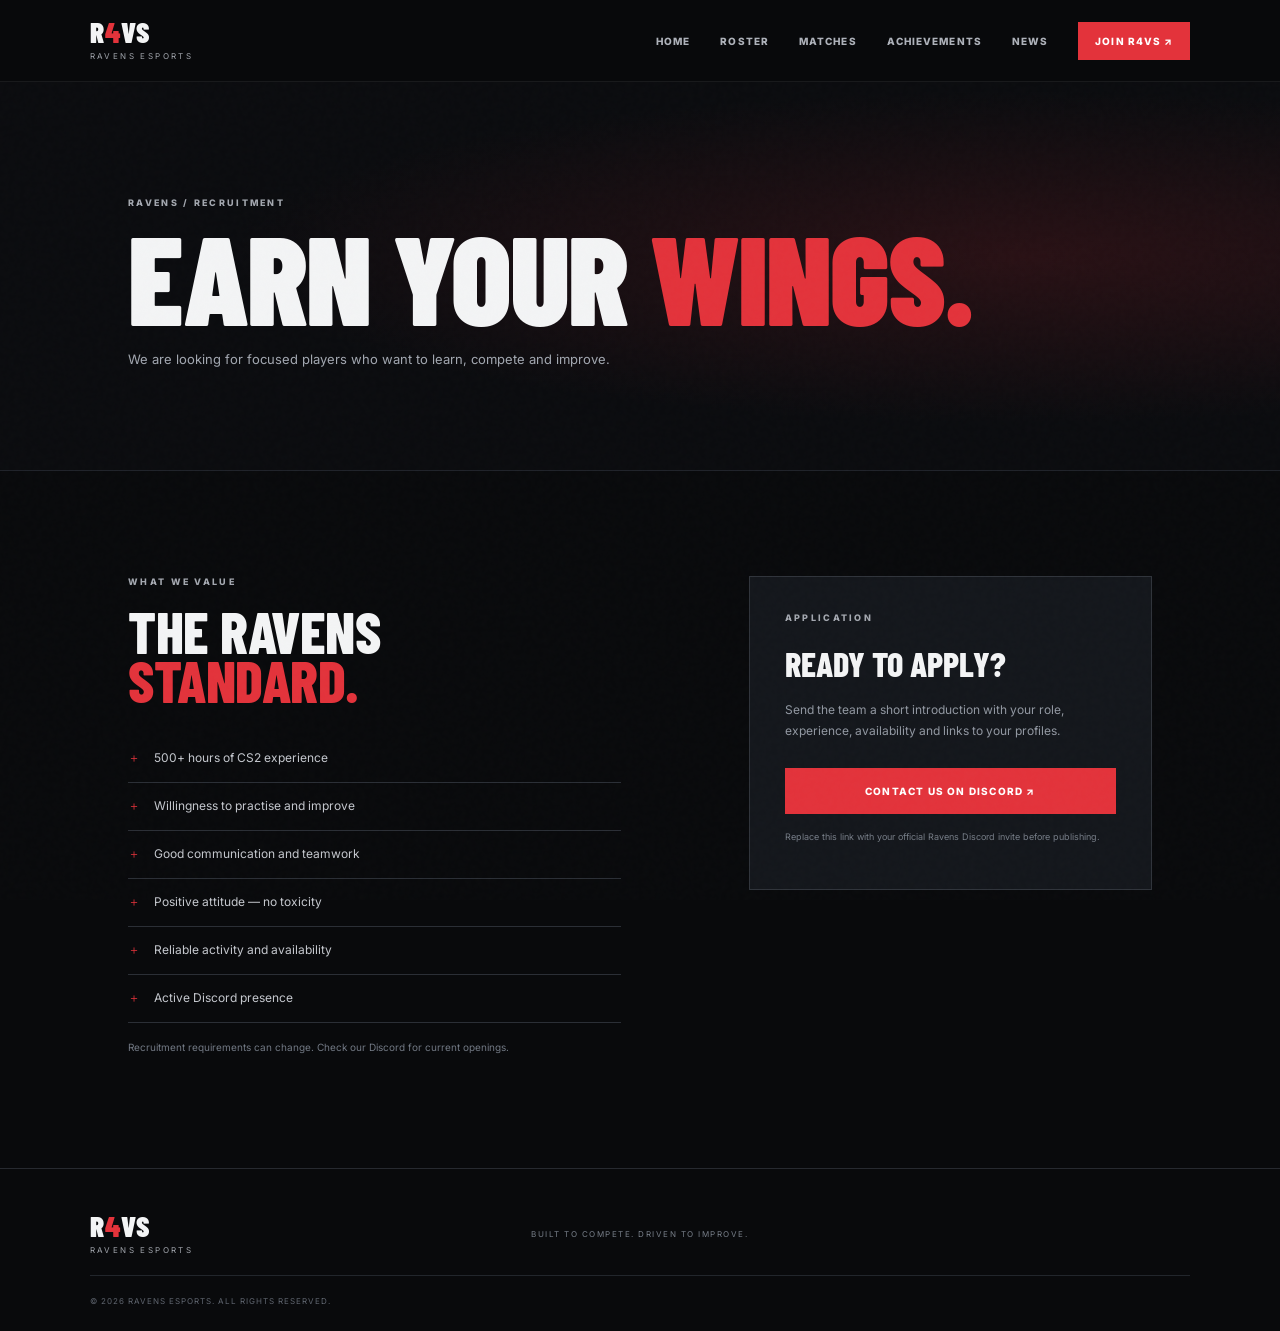
==== join.html @ c472776e "Add files via upload" ====
<!doctype html>
<html lang="en"><head><meta charset="utf-8"><meta name="viewport" content="width=device-width, initial-scale=1"><title>Join Ravens — R4VS</title><link rel="preconnect" href="https://fonts.googleapis.com"><link href="https://fonts.googleapis.com/css2?family=Barlow+Condensed:wght@500;600;700;800;900&family=Inter:wght@400;500;600;700;800&display=swap" rel="stylesheet"><link rel="stylesheet" href="styles.css"></head><body><div class="noise"></div><header class="site-header"><a class="brand" href="index.html"><span class="brand-mark">R<span>4</span>VS</span><span class="brand-sub">RAVENS ESPORTS</span></a><button class="menu-toggle" aria-label="Open navigation" aria-expanded="false">☰</button><nav class="main-nav"><a href="index.html">HOME</a><a href="roster.html">ROSTER</a><a href="matches.html">MATCHES</a><a href="achievements.html">ACHIEVEMENTS</a><a href="news.html">NEWS</a><a class="nav-cta active" href="join.html">JOIN R4VS ↗</a></nav></header><main class="inner-page"><section class="page-hero"><p class="eyebrow">RAVENS / RECRUITMENT</p><h1>EARN YOUR <span>WINGS.</span></h1><p>We are looking for focused players who want to learn, compete and improve.</p></section><section class="section join-layout"><div><p class="eyebrow">WHAT WE VALUE</p><h2>THE RAVENS <span>STANDARD.</span></h2><ul class="criteria"><li>500+ hours of CS2 experience</li><li>Willingness to practise and improve</li><li>Good communication and teamwork</li><li>Positive attitude — no toxicity</li><li>Reliable activity and availability</li><li>Active Discord presence</li></ul><p class="small-note">Recruitment requirements can change. Check our Discord for current openings.</p></div><div class="apply-panel"><p class="eyebrow">APPLICATION</p><h3>READY TO APPLY?</h3><p>Send the team a short introduction with your role, experience, availability and links to your profiles.</p><a class="button button-red full-button" href="https://discord.com/" target="_blank" rel="noreferrer">CONTACT US ON DISCORD ↗</a><p class="form-note">Replace this link with your official Ravens Discord invite before publishing.</p></div></section></main><footer class="site-footer"><a class="brand" href="index.html"><span class="brand-mark">R<span>4</span>VS</span><span class="brand-sub">RAVENS ESPORTS</span></a><p>BUILT TO COMPETE. DRIVEN TO IMPROVE.</p><small>© 2026 RAVENS ESPORTS. ALL RIGHTS RESERVED.</small></footer><script src="script.js"></script></body></html>
---- styles.css ----
:root{--bg:#090a0c;--panel:#111317;--panel2:#171a20;--line:#292d34;--text:#f3f4f5;--muted:#9298a2;--red:#e3333b;--red2:#a91f29;--font-head:'Barlow Condensed',Impact,sans-serif;--font-body:'Inter',Arial,sans-serif}*{box-sizing:border-box}html{scroll-behavior:smooth}body{margin:0;background:var(--bg);color:var(--text);font-family:var(--font-body);font-size:14px;overflow-x:hidden}a{color:inherit;text-decoration:none}.noise{pointer-events:none;position:fixed;inset:0;z-index:10;opacity:.035;background-image:url("data:image/svg+xml,%3Csvg viewBox='0 0 180 180' xmlns='http://www.w3.org/2000/svg'%3E%3Cfilter id='n'%3E%3CfeTurbulence type='fractalNoise' baseFrequency='.9' numOctaves='3' stitchTiles='stitch'/%3E%3C/filter%3E%3Crect width='100%25' height='100%25' filter='url(%23n)' opacity='.5'/%3E%3C/svg%3E")}.site-header{height:82px;padding:0 7vw;display:flex;align-items:center;justify-content:space-between;border-bottom:1px solid rgba(255,255,255,.07);position:relative;z-index:20;background:rgba(9,10,12,.94)}.brand{display:flex;flex-direction:column;gap:0}.brand-mark{font:900 29px/.85 var(--font-head);letter-spacing:1px}.brand-mark span{color:var(--red)}.brand-sub{font-size:8px;letter-spacing:2.4px;color:#a1a5ac;margin-top:6px}.main-nav{display:flex;align-items:center;gap:30px}.main-nav a{font-size:10px;font-weight:800;letter-spacing:1.1px;color:#aeb2ba;transition:.2s}.main-nav a:hover,.main-nav a.active{color:#fff}.main-nav a.active:not(.nav-cta){position:relative}.main-nav a.active:not(.nav-cta):after{content:"";position:absolute;left:0;right:0;bottom:-33px;height:2px;background:var(--red)}.main-nav .nav-cta{color:white;background:var(--red);padding:13px 17px}.nav-cta span{margin-left:10px}.menu-toggle{display:none;background:none;border:0;color:white;font-size:24px}.hero{min-height:660px;height:calc(100vh - 82px);max-height:850px;position:relative;overflow:hidden;display:flex;align-items:center;padding:0 10vw;background:radial-gradient(ellipse at 78% 48%,#291115 0%,#121014 30%,#090a0c 69%)}.hero:after{content:"";position:absolute;inset:0;background:linear-gradient(90deg,rgba(9,10,12,.1),transparent 55%,rgba(9,10,12,.18)),repeating-linear-gradient(115deg,transparent 0 90px,rgba(255,255,255,.018) 91px 92px);pointer-events:none}.hero-content{position:relative;z-index:2;margin-top:-15px}.eyebrow{font-size:9px;letter-spacing:2.3px;font-weight:800;color:#a4a8b0;margin:0 0 20px}.live-dot{display:inline-block;width:6px;height:6px;background:var(--red);border-radius:50%;margin-right:8px;box-shadow:0 0 12px var(--red)}h1,h2,h3,p{margin-top:0}.hero h1,.page-hero h1{font:900 clamp(76px,11vw,150px)/.78 var(--font-head);letter-spacing:-2px;margin:0 0 30px}.hero h1 span,.page-hero h1 span,h2 span{color:var(--red)}.hero-copy{font-size:14px;line-height:1.9;color:#b5b8bf;margin-bottom:30px}.hero-actions{display:flex;gap:12px;flex-wrap:wrap}.button{display:inline-flex;align-items:center;justify-content:center;gap:24px;padding:16px 20px;font-size:10px;letter-spacing:1.2px;font-weight:800;transition:.2s;border:1px solid transparent}.button:hover{transform:translateY(-3px)}.button-red{background:var(--red);color:white}.button-red:hover{background:#f0444d}.button-ghost{border-color:#464950;color:white;background:rgba(255,255,255,.02)}.button-ghost:hover{border-color:var(--red)}.hero-meta{display:flex;align-items:center;gap:14px;color:#777d86;font-size:8px;letter-spacing:1.7px;margin-top:52px}.hero-meta i{width:24px;height:1px;background:var(--red)}.hero-art{position:absolute;right:5%;top:50%;transform:translateY(-50%);width:min(52vw,690px);height:550px;display:grid;place-items:center;opacity:.9}.raven-symbol{font:900 clamp(90px,17vw,240px)/1 var(--font-head);letter-spacing:-10px;color:rgba(255,255,255,.045);-webkit-text-stroke:1px rgba(255,255,255,.23);transform:skew(-9deg);text-shadow:0 0 80px rgba(227,51,59,.13)}.raven-symbol span{color:rgba(227,51,59,.13);-webkit-text-stroke:1px rgba(227,51,59,.65)}.hero-orbit{position:absolute;border:1px solid rgba(227,51,59,.23);border-radius:50%;transform:rotate(-28deg)}.orbit-one{width:76%;height:40%}.orbit-two{width:90%;height:55%;transform:rotate(35deg);border-color:rgba(255,255,255,.08)}.hero-slash{position:absolute;width:2px;height:115%;background:linear-gradient(transparent,var(--red),transparent);transform:rotate(35deg);opacity:.7}.vertical-label{position:absolute;right:0;top:50%;writing-mode:vertical-rl;font-size:8px;letter-spacing:3px;color:#7b5960}.hero-lines{position:absolute;left:0;top:0;bottom:0;width:5px;background:linear-gradient(transparent,var(--red),transparent);opacity:.65}.hero-bottom{position:absolute;z-index:3;bottom:25px;left:7vw;right:7vw;display:flex;justify-content:space-between;color:#656b74;font-size:8px;letter-spacing:1.5px}.ticker{overflow:hidden;background:var(--red);padding:13px 0;white-space:nowrap}.ticker div{font:800 14px var(--font-head);letter-spacing:2px;word-spacing:15px;animation:marquee 24s linear infinite}.ticker b{color:#650e16;margin:0 15px}@keyframes marquee{to{transform:translateX(-25%)}}.section{padding:105px 10vw}.intro-grid{display:grid;grid-template-columns:1fr 1fr;gap:9vw;align-items:center}.section h2,.bottom-grid h2,.join-layout h2{font:800 clamp(48px,6vw,78px)/.85 var(--font-head);letter-spacing:-.5px;margin:0}.intro-text{max-width:510px}.lead{font-size:20px;line-height:1.55;font-weight:600;color:#f2f2f3}.intro-text p:not(.lead){color:var(--muted);line-height:1.9}.text-link{display:inline-block;margin-top:18px;font-size:9px;letter-spacing:1.5px;font-weight:800;border-bottom:1px solid var(--red);padding-bottom:9px}.text-link span{color:var(--red);margin-left:14px}.roster-preview{background:#0d0f12;border-top:1px solid #191c21;border-bottom:1px solid #191c21}.section-heading{display:flex;align-items:end;justify-content:space-between;margin-bottom:36px}.section-heading .eyebrow{margin-bottom:15px}.player-grid{display:grid;grid-template-columns:repeat(3,1fr);gap:15px}.player-card{position:relative;min-height:350px;overflow:hidden;background:linear-gradient(150deg,#20232a,#101216 70%);border:1px solid #2b2e35;transition:.25s}.player-card:hover{transform:translateY(-5px);border-color:var(--red)}.player-card:after{content:"";position:absolute;inset:0;background:linear-gradient(0deg,rgba(5,6,8,.97),transparent 65%)}.player-number{position:absolute;z-index:2;top:18px;left:20px;color:#777e88;font:700 16px var(--font-head)}.player-placeholder{position:absolute;inset:0;display:grid;place-items:center;font:900 220px/.8 var(--font-head);color:rgba(255,255,255,.045);-webkit-text-stroke:1px rgba(255,255,255,.12)}.player-info{position:absolute;z-index:3;left:24px;bottom:24px}.role{font-size:8px;letter-spacing:1.7px;font-weight:800;color:var(--red)}.player-info h3{font:800 38px/.95 var(--font-head);margin:9px 0 5px}.player-handle{font-size:10px;color:#8e949e}.small-note{font-size:10px;color:#727984;margin-top:18px}.statement{min-height:360px;background:linear-gradient(105deg,#8e1b25,#d32c37 60%,#9d1c27);position:relative;display:flex;flex-direction:column;justify-content:center;align-items:center;text-align:center;overflow:hidden}.statement:before,.statement:after{content:"";position:absolute;width:700px;height:700px;border:1px solid rgba(255,255,255,.14);border-radius:50%}.statement:after{width:900px;height:450px;transform:rotate(-25deg)}.statement-mark{position:absolute;font:900 210px var(--font-head);color:rgba(0,0,0,.09);letter-spacing:-12px}.statement p{position:relative;font:900 clamp(40px,6vw,76px)/.88 var(--font-head);letter-spacing:1px;margin:0}.statement p span{color:#300a0e}.statement-caption{position:relative;font-size:8px;letter-spacing:2px;margin-top:25px;color:rgba(255,255,255,.7)}.bottom-grid{display:grid;grid-template-columns:1fr 1fr;gap:16px}.next-card,.join-card{padding:42px;background:#111419;border:1px solid #292d34;min-height:330px}.join-card{background:linear-gradient(140deg,#1b1013,#111419 70%)}.bottom-grid h2{font-size:55px;margin-bottom:20px}.bottom-grid p:not(.eyebrow){color:var(--muted);font-size:12px;line-height:1.8;max-width:360px;margin-bottom:25px}.site-footer{padding:45px 7vw 25px;border-top:1px solid #272a30;display:grid;grid-template-columns:1fr 1fr 1fr;align-items:center;gap:20px}.site-footer>p{font-size:8px;letter-spacing:1.5px;color:#777e88;text-align:center;margin:0}.footer-links{display:flex;justify-content:flex-end;gap:18px}.footer-links a{font-size:8px;font-weight:800;letter-spacing:1px}.site-footer small{grid-column:1/-1;border-top:1px solid #22262c;padding-top:20px;color:#606670;font-size:8px;letter-spacing:1px}.inner-page{min-height:70vh}.page-hero{padding:115px 10vw 90px;background:radial-gradient(ellipse at 80% 45%,#291115,transparent 55%),#0b0c0f;border-bottom:1px solid #20232a}.page-hero h1{font-size:clamp(65px,10vw,125px);margin-bottom:25px}.page-hero>p:last-child{color:#a3a8b1;font-size:13px}.roster-grid .player-card{min-height:430px}.status-label{font-size:9px;letter-spacing:1.5px;color:#aab0b9}.reserve-section{padding-top:20px}.reserve-section h2{margin-bottom:28px}.reserve-list{border-top:1px solid #30343b}.reserve-list div{padding:20px 0;border-bottom:1px solid #30343b;display:flex;justify-content:space-between;align-items:center}.reserve-list b{font:700 24px var(--font-head)}.reserve-list span{font-size:8px;letter-spacing:1.5px;color:#818792}.empty-state{text-align:center;padding:75px 20px;border:1px solid #2a2e35;background:linear-gradient(140deg,#14171c,#0e1013)}.empty-icon{font:700 45px var(--font-head);color:var(--red);margin-bottom:15px}.empty-state h3{font:800 29px var(--font-head);margin-bottom:10px}.empty-state p{font-size:12px;color:var(--muted)}.past-heading{margin-top:75px}.empty-row{display:flex;justify-content:space-between;border-top:1px solid #30343b;border-bottom:1px solid #30343b;padding:20px 0;color:#9298a2;font-size:9px;letter-spacing:1.4px}.achievement-grid{display:grid;grid-template-columns:repeat(3,1fr);gap:15px}.achievement-card{min-height:260px;padding:26px;background:#14171c;border:1px solid #2b2f37;position:relative}.achievement-year{font:700 12px var(--font-head);color:var(--red);letter-spacing:1px}.trophy{font-size:42px;color:#e7e7e7;margin:35px 0 20px}.achievement-card h3{font:800 26px var(--font-head);margin-bottom:8px}.achievement-card p{color:var(--muted);font-size:11px;line-height:1.7}.achievement-card.muted{opacity:.65}.news-feature{display:grid;grid-template-columns:1.1fr 1fr;background:#14171c;border:1px solid #2b2f37;min-height:360px}.news-feature-art{background:radial-gradient(circle at 50% 50%,#542027,#141116 65%);display:grid;place-items:center;position:relative;overflow:hidden}.news-feature-art:before{content:"";position:absolute;width:340px;height:340px;border:1px solid #76323a;border-radius:50%}.news-feature-art span{font:900 100px var(--font-head);letter-spacing:-6px;color:rgba(255,255,255,.8);-webkit-text-stroke:1px #fff}.news-feature-art small{position:absolute;bottom:20px;left:25px;font-size:8px;letter-spacing:2px;color:#aaa}.news-feature-copy{padding:45px;align-self:center}.news-feature-copy h2{font:900 58px/.85 var(--font-head);margin-bottom:20px}.news-feature-copy p:not(.eyebrow){font-size:12px;line-height:1.8;color:var(--muted)}.news-feature+.empty-row{margin-top:35px}.join-layout{display:grid;grid-template-columns:1.1fr .9fr;gap:10vw}.join-layout h2{font-size:58px;margin-bottom:30px}.criteria{list-style:none;padding:0;margin:0}.criteria li{padding:15px 0;border-bottom:1px solid #2b2f36;color:#c5c8ce;font-size:12px}.criteria li:before{content:"＋";color:var(--red);margin-right:14px}.apply-panel{padding:35px;background:#14171c;border:1px solid #30343b;align-self:start}.apply-panel h3{font:800 34px var(--font-head);margin-bottom:15px}.apply-panel p:not(.eyebrow){font-size:12px;line-height:1.8;color:var(--muted)}.full-button{width:100%;margin-top:14px}.form-note{font-size:9px!important;color:#767d87!important;margin-top:15px}
@media(max-width:900px){.site-header{padding:0 5vw}.main-nav{gap:15px}.main-nav a{font-size:8px}.hero{padding:0 7vw}.hero-art{right:-12%;opacity:.55}.section{padding:80px 7vw}.intro-grid{gap:5vw}.site-footer{padding-left:5vw;padding-right:5vw}}
@media(max-width:680px){.site-header{height:70px}.menu-toggle{display:block}.main-nav{display:none;position:absolute;top:69px;left:0;right:0;background:#0c0e11;padding:22px 7vw 28px;border-bottom:1px solid #30343b;flex-direction:column;align-items:stretch;gap:0}.main-nav.open{display:flex}.main-nav a{padding:14px 0;font-size:10px}.main-nav a.active:not(.nav-cta):after{display:none}.main-nav .nav-cta{text-align:center;margin-top:10px}.hero{height:680px;min-height:0;max-height:none;align-items:center}.hero h1{font-size:90px}.hero-art{width:100%;right:-30%;opacity:.3}.hero-bottom{left:7vw;right:7vw;font-size:7px}.hero-bottom span:nth-child(2){display:none}.intro-grid,.bottom-grid,.join-layout,.news-feature{grid-template-columns:1fr}.intro-grid{gap:30px}.section{padding:70px 7vw}.section-heading{align-items:start;gap:20px;flex-direction:column}.player-grid,.achievement-grid{grid-template-columns:1fr}.player-card{min-height:340px}.statement{min-height:280px}.statement-mark{font-size:130px}.bottom-grid h2{font-size:50px}.site-footer{grid-template-columns:1fr;gap:18px}.site-footer>p{text-align:left}.footer-links{justify-content:flex-start}.site-footer small{grid-column:auto}.page-hero{padding:85px 7vw 65px}.page-hero h1{font-size:70px}.roster-grid .player-card{min-height:370px}.news-feature-art{min-height:240px}.news-feature-copy{padding:30px}.empty-row{gap:15px;font-size:8px}.join-layout h2{font-size:48px}}
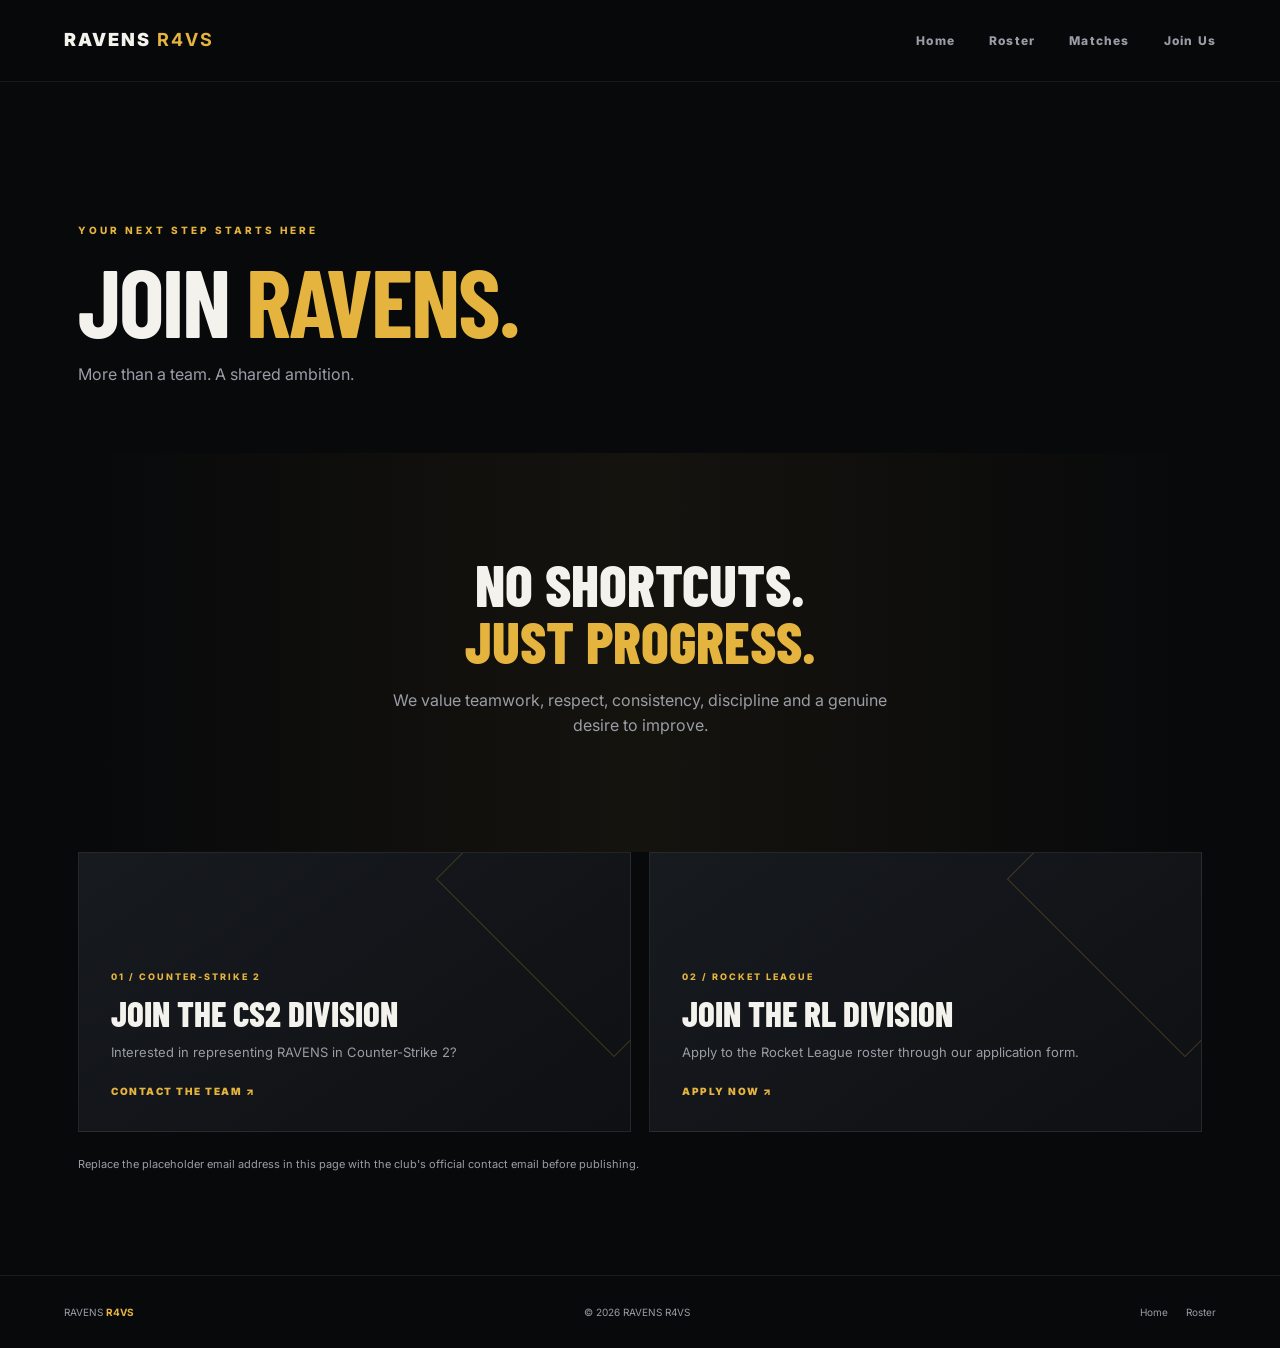
==== commit 8ac7d483: "Add files via upload" ====
--- a/join.html
+++ b/join.html
@@ -1,2 +1,2 @@
-<!doctype html>
-<html lang="en"><head><meta charset="utf-8"><meta name="viewport" content="width=device-width, initial-scale=1"><title>Join Ravens — R4VS</title><link rel="preconnect" href="https://fonts.googleapis.com"><link href="https://fonts.googleapis.com/css2?family=Barlow+Condensed:wght@500;600;700;800;900&family=Inter:wght@400;500;600;700;800&display=swap" rel="stylesheet"><link rel="stylesheet" href="styles.css"></head><body><div class="noise"></div><header class="site-header"><a class="brand" href="index.html"><span class="brand-mark">R<span>4</span>VS</span><span class="brand-sub">RAVENS ESPORTS</span></a><button class="menu-toggle" aria-label="Open navigation" aria-expanded="false">☰</button><nav class="main-nav"><a href="index.html">HOME</a><a href="roster.html">ROSTER</a><a href="matches.html">MATCHES</a><a href="achievements.html">ACHIEVEMENTS</a><a href="news.html">NEWS</a><a class="nav-cta active" href="join.html">JOIN R4VS ↗</a></nav></header><main class="inner-page"><section class="page-hero"><p class="eyebrow">RAVENS / RECRUITMENT</p><h1>EARN YOUR <span>WINGS.</span></h1><p>We are looking for focused players who want to learn, compete and improve.</p></section><section class="section join-layout"><div><p class="eyebrow">WHAT WE VALUE</p><h2>THE RAVENS <span>STANDARD.</span></h2><ul class="criteria"><li>500+ hours of CS2 experience</li><li>Willingness to practise and improve</li><li>Good communication and teamwork</li><li>Positive attitude — no toxicity</li><li>Reliable activity and availability</li><li>Active Discord presence</li></ul><p class="small-note">Recruitment requirements can change. Check our Discord for current openings.</p></div><div class="apply-panel"><p class="eyebrow">APPLICATION</p><h3>READY TO APPLY?</h3><p>Send the team a short introduction with your role, experience, availability and links to your profiles.</p><a class="button button-red full-button" href="https://discord.com/" target="_blank" rel="noreferrer">CONTACT US ON DISCORD ↗</a><p class="form-note">Replace this link with your official Ravens Discord invite before publishing.</p></div></section></main><footer class="site-footer"><a class="brand" href="index.html"><span class="brand-mark">R<span>4</span>VS</span><span class="brand-sub">RAVENS ESPORTS</span></a><p>BUILT TO COMPETE. DRIVEN TO IMPROVE.</p><small>© 2026 RAVENS ESPORTS. ALL RIGHTS RESERVED.</small></footer><script src="script.js"></script></body></html>
+<!doctype html><html lang="en"><head><meta charset="utf-8"><meta name="viewport" content="width=device-width,initial-scale=1"><title>Join RAVENS | R4VS</title><link rel="stylesheet" href="styles.css"></head><body><header class="site-header"><a class="brand" href="index.html"><img src="assets/ravens-logo.png" alt="" onerror="this.style.display='none'"><span>RAVENS <b>R4VS</b></span></a><button class="menu-toggle" aria-label="Toggle navigation">☰</button><nav class="nav"><a href="index.html">Home</a><a href="roster.html">Roster</a><a href="matches.html">Matches</a><a href="join.html">Join Us</a></nav></header>
+<main class="page"><div class="page-intro reveal"><p class="eyebrow">YOUR NEXT STEP STARTS HERE</p><h1>JOIN <span>RAVENS.</span></h1><p>More than a team. A shared ambition.</p></div><section class="statement join-statement reveal"><h2>NO SHORTCUTS.<br><span>JUST PROGRESS.</span></h2><p>We value teamwork, respect, consistency, discipline and a genuine desire to improve.</p></section><div class="division-grid reveal"><a class="division-card cs-card" href="mailto:YOUR-EMAIL@example.com?subject=RAVENS%20CS2%20Application"><span class="division-number">01 / COUNTER-STRIKE 2</span><h2>JOIN THE CS2 DIVISION</h2><p>Interested in representing RAVENS in Counter-Strike 2?</p><span class="card-link">CONTACT THE TEAM ↗</span></a><a class="division-card rl-card" href="rocket-league.html#application"><span class="division-number">02 / ROCKET LEAGUE</span><h2>JOIN THE RL DIVISION</h2><p>Apply to the Rocket League roster through our application form.</p><span class="card-link">APPLY NOW ↗</span></a></div><p class="note">Replace the placeholder email address in this page with the club's official contact email before publishing.</p></main><footer class="footer"><span>RAVENS <b>R4VS</b></span><span>© 2026 RAVENS R4VS</span><div><a href="index.html">Home</a><a href="roster.html">Roster</a></div></footer><script src="script.js"></script></body></html>
--- a/styles.css
+++ b/styles.css
@@ -1,3 +1,8 @@
-:root{--bg:#090a0c;--panel:#111317;--panel2:#171a20;--line:#292d34;--text:#f3f4f5;--muted:#9298a2;--red:#e3333b;--red2:#a91f29;--font-head:'Barlow Condensed',Impact,sans-serif;--font-body:'Inter',Arial,sans-serif}*{box-sizing:border-box}html{scroll-behavior:smooth}body{margin:0;background:var(--bg);color:var(--text);font-family:var(--font-body);font-size:14px;overflow-x:hidden}a{color:inherit;text-decoration:none}.noise{pointer-events:none;position:fixed;inset:0;z-index:10;opacity:.035;background-image:url("data:image/svg+xml,%3Csvg viewBox='0 0 180 180' xmlns='http://www.w3.org/2000/svg'%3E%3Cfilter id='n'%3E%3CfeTurbulence type='fractalNoise' baseFrequency='.9' numOctaves='3' stitchTiles='stitch'/%3E%3C/filter%3E%3Crect width='100%25' height='100%25' filter='url(%23n)' opacity='.5'/%3E%3C/svg%3E")}.site-header{height:82px;padding:0 7vw;display:flex;align-items:center;justify-content:space-between;border-bottom:1px solid rgba(255,255,255,.07);position:relative;z-index:20;background:rgba(9,10,12,.94)}.brand{display:flex;flex-direction:column;gap:0}.brand-mark{font:900 29px/.85 var(--font-head);letter-spacing:1px}.brand-mark span{color:var(--red)}.brand-sub{font-size:8px;letter-spacing:2.4px;color:#a1a5ac;margin-top:6px}.main-nav{display:flex;align-items:center;gap:30px}.main-nav a{font-size:10px;font-weight:800;letter-spacing:1.1px;color:#aeb2ba;transition:.2s}.main-nav a:hover,.main-nav a.active{color:#fff}.main-nav a.active:not(.nav-cta){position:relative}.main-nav a.active:not(.nav-cta):after{content:"";position:absolute;left:0;right:0;bottom:-33px;height:2px;background:var(--red)}.main-nav .nav-cta{color:white;background:var(--red);padding:13px 17px}.nav-cta span{margin-left:10px}.menu-toggle{display:none;background:none;border:0;color:white;font-size:24px}.hero{min-height:660px;height:calc(100vh - 82px);max-height:850px;position:relative;overflow:hidden;display:flex;align-items:center;padding:0 10vw;background:radial-gradient(ellipse at 78% 48%,#291115 0%,#121014 30%,#090a0c 69%)}.hero:after{content:"";position:absolute;inset:0;background:linear-gradient(90deg,rgba(9,10,12,.1),transparent 55%,rgba(9,10,12,.18)),repeating-linear-gradient(115deg,transparent 0 90px,rgba(255,255,255,.018) 91px 92px);pointer-events:none}.hero-content{position:relative;z-index:2;margin-top:-15px}.eyebrow{font-size:9px;letter-spacing:2.3px;font-weight:800;color:#a4a8b0;margin:0 0 20px}.live-dot{display:inline-block;width:6px;height:6px;background:var(--red);border-radius:50%;margin-right:8px;box-shadow:0 0 12px var(--red)}h1,h2,h3,p{margin-top:0}.hero h1,.page-hero h1{font:900 clamp(76px,11vw,150px)/.78 var(--font-head);letter-spacing:-2px;margin:0 0 30px}.hero h1 span,.page-hero h1 span,h2 span{color:var(--red)}.hero-copy{font-size:14px;line-height:1.9;color:#b5b8bf;margin-bottom:30px}.hero-actions{display:flex;gap:12px;flex-wrap:wrap}.button{display:inline-flex;align-items:center;justify-content:center;gap:24px;padding:16px 20px;font-size:10px;letter-spacing:1.2px;font-weight:800;transition:.2s;border:1px solid transparent}.button:hover{transform:translateY(-3px)}.button-red{background:var(--red);color:white}.button-red:hover{background:#f0444d}.button-ghost{border-color:#464950;color:white;background:rgba(255,255,255,.02)}.button-ghost:hover{border-color:var(--red)}.hero-meta{display:flex;align-items:center;gap:14px;color:#777d86;font-size:8px;letter-spacing:1.7px;margin-top:52px}.hero-meta i{width:24px;height:1px;background:var(--red)}.hero-art{position:absolute;right:5%;top:50%;transform:translateY(-50%);width:min(52vw,690px);height:550px;display:grid;place-items:center;opacity:.9}.raven-symbol{font:900 clamp(90px,17vw,240px)/1 var(--font-head);letter-spacing:-10px;color:rgba(255,255,255,.045);-webkit-text-stroke:1px rgba(255,255,255,.23);transform:skew(-9deg);text-shadow:0 0 80px rgba(227,51,59,.13)}.raven-symbol span{color:rgba(227,51,59,.13);-webkit-text-stroke:1px rgba(227,51,59,.65)}.hero-orbit{position:absolute;border:1px solid rgba(227,51,59,.23);border-radius:50%;transform:rotate(-28deg)}.orbit-one{width:76%;height:40%}.orbit-two{width:90%;height:55%;transform:rotate(35deg);border-color:rgba(255,255,255,.08)}.hero-slash{position:absolute;width:2px;height:115%;background:linear-gradient(transparent,var(--red),transparent);transform:rotate(35deg);opacity:.7}.vertical-label{position:absolute;right:0;top:50%;writing-mode:vertical-rl;font-size:8px;letter-spacing:3px;color:#7b5960}.hero-lines{position:absolute;left:0;top:0;bottom:0;width:5px;background:linear-gradient(transparent,var(--red),transparent);opacity:.65}.hero-bottom{position:absolute;z-index:3;bottom:25px;left:7vw;right:7vw;display:flex;justify-content:space-between;color:#656b74;font-size:8px;letter-spacing:1.5px}.ticker{overflow:hidden;background:var(--red);padding:13px 0;white-space:nowrap}.ticker div{font:800 14px var(--font-head);letter-spacing:2px;word-spacing:15px;animation:marquee 24s linear infinite}.ticker b{color:#650e16;margin:0 15px}@keyframes marquee{to{transform:translateX(-25%)}}.section{padding:105px 10vw}.intro-grid{display:grid;grid-template-columns:1fr 1fr;gap:9vw;align-items:center}.section h2,.bottom-grid h2,.join-layout h2{font:800 clamp(48px,6vw,78px)/.85 var(--font-head);letter-spacing:-.5px;margin:0}.intro-text{max-width:510px}.lead{font-size:20px;line-height:1.55;font-weight:600;color:#f2f2f3}.intro-text p:not(.lead){color:var(--muted);line-height:1.9}.text-link{display:inline-block;margin-top:18px;font-size:9px;letter-spacing:1.5px;font-weight:800;border-bottom:1px solid var(--red);padding-bottom:9px}.text-link span{color:var(--red);margin-left:14px}.roster-preview{background:#0d0f12;border-top:1px solid #191c21;border-bottom:1px solid #191c21}.section-heading{display:flex;align-items:end;justify-content:space-between;margin-bottom:36px}.section-heading .eyebrow{margin-bottom:15px}.player-grid{display:grid;grid-template-columns:repeat(3,1fr);gap:15px}.player-card{position:relative;min-height:350px;overflow:hidden;background:linear-gradient(150deg,#20232a,#101216 70%);border:1px solid #2b2e35;transition:.25s}.player-card:hover{transform:translateY(-5px);border-color:var(--red)}.player-card:after{content:"";position:absolute;inset:0;background:linear-gradient(0deg,rgba(5,6,8,.97),transparent 65%)}.player-number{position:absolute;z-index:2;top:18px;left:20px;color:#777e88;font:700 16px var(--font-head)}.player-placeholder{position:absolute;inset:0;display:grid;place-items:center;font:900 220px/.8 var(--font-head);color:rgba(255,255,255,.045);-webkit-text-stroke:1px rgba(255,255,255,.12)}.player-info{position:absolute;z-index:3;left:24px;bottom:24px}.role{font-size:8px;letter-spacing:1.7px;font-weight:800;color:var(--red)}.player-info h3{font:800 38px/.95 var(--font-head);margin:9px 0 5px}.player-handle{font-size:10px;color:#8e949e}.small-note{font-size:10px;color:#727984;margin-top:18px}.statement{min-height:360px;background:linear-gradient(105deg,#8e1b25,#d32c37 60%,#9d1c27);position:relative;display:flex;flex-direction:column;justify-content:center;align-items:center;text-align:center;overflow:hidden}.statement:before,.statement:after{content:"";position:absolute;width:700px;height:700px;border:1px solid rgba(255,255,255,.14);border-radius:50%}.statement:after{width:900px;height:450px;transform:rotate(-25deg)}.statement-mark{position:absolute;font:900 210px var(--font-head);color:rgba(0,0,0,.09);letter-spacing:-12px}.statement p{position:relative;font:900 clamp(40px,6vw,76px)/.88 var(--font-head);letter-spacing:1px;margin:0}.statement p span{color:#300a0e}.statement-caption{position:relative;font-size:8px;letter-spacing:2px;margin-top:25px;color:rgba(255,255,255,.7)}.bottom-grid{display:grid;grid-template-columns:1fr 1fr;gap:16px}.next-card,.join-card{padding:42px;background:#111419;border:1px solid #292d34;min-height:330px}.join-card{background:linear-gradient(140deg,#1b1013,#111419 70%)}.bottom-grid h2{font-size:55px;margin-bottom:20px}.bottom-grid p:not(.eyebrow){color:var(--muted);font-size:12px;line-height:1.8;max-width:360px;margin-bottom:25px}.site-footer{padding:45px 7vw 25px;border-top:1px solid #272a30;display:grid;grid-template-columns:1fr 1fr 1fr;align-items:center;gap:20px}.site-footer>p{font-size:8px;letter-spacing:1.5px;color:#777e88;text-align:center;margin:0}.footer-links{display:flex;justify-content:flex-end;gap:18px}.footer-links a{font-size:8px;font-weight:800;letter-spacing:1px}.site-footer small{grid-column:1/-1;border-top:1px solid #22262c;padding-top:20px;color:#606670;font-size:8px;letter-spacing:1px}.inner-page{min-height:70vh}.page-hero{padding:115px 10vw 90px;background:radial-gradient(ellipse at 80% 45%,#291115,transparent 55%),#0b0c0f;border-bottom:1px solid #20232a}.page-hero h1{font-size:clamp(65px,10vw,125px);margin-bottom:25px}.page-hero>p:last-child{color:#a3a8b1;font-size:13px}.roster-grid .player-card{min-height:430px}.status-label{font-size:9px;letter-spacing:1.5px;color:#aab0b9}.reserve-section{padding-top:20px}.reserve-section h2{margin-bottom:28px}.reserve-list{border-top:1px solid #30343b}.reserve-list div{padding:20px 0;border-bottom:1px solid #30343b;display:flex;justify-content:space-between;align-items:center}.reserve-list b{font:700 24px var(--font-head)}.reserve-list span{font-size:8px;letter-spacing:1.5px;color:#818792}.empty-state{text-align:center;padding:75px 20px;border:1px solid #2a2e35;background:linear-gradient(140deg,#14171c,#0e1013)}.empty-icon{font:700 45px var(--font-head);color:var(--red);margin-bottom:15px}.empty-state h3{font:800 29px var(--font-head);margin-bottom:10px}.empty-state p{font-size:12px;color:var(--muted)}.past-heading{margin-top:75px}.empty-row{display:flex;justify-content:space-between;border-top:1px solid #30343b;border-bottom:1px solid #30343b;padding:20px 0;color:#9298a2;font-size:9px;letter-spacing:1.4px}.achievement-grid{display:grid;grid-template-columns:repeat(3,1fr);gap:15px}.achievement-card{min-height:260px;padding:26px;background:#14171c;border:1px solid #2b2f37;position:relative}.achievement-year{font:700 12px var(--font-head);color:var(--red);letter-spacing:1px}.trophy{font-size:42px;color:#e7e7e7;margin:35px 0 20px}.achievement-card h3{font:800 26px var(--font-head);margin-bottom:8px}.achievement-card p{color:var(--muted);font-size:11px;line-height:1.7}.achievement-card.muted{opacity:.65}.news-feature{display:grid;grid-template-columns:1.1fr 1fr;background:#14171c;border:1px solid #2b2f37;min-height:360px}.news-feature-art{background:radial-gradient(circle at 50% 50%,#542027,#141116 65%);display:grid;place-items:center;position:relative;overflow:hidden}.news-feature-art:before{content:"";position:absolute;width:340px;height:340px;border:1px solid #76323a;border-radius:50%}.news-feature-art span{font:900 100px var(--font-head);letter-spacing:-6px;color:rgba(255,255,255,.8);-webkit-text-stroke:1px #fff}.news-feature-art small{position:absolute;bottom:20px;left:25px;font-size:8px;letter-spacing:2px;color:#aaa}.news-feature-copy{padding:45px;align-self:center}.news-feature-copy h2{font:900 58px/.85 var(--font-head);margin-bottom:20px}.news-feature-copy p:not(.eyebrow){font-size:12px;line-height:1.8;color:var(--muted)}.news-feature+.empty-row{margin-top:35px}.join-layout{display:grid;grid-template-columns:1.1fr .9fr;gap:10vw}.join-layout h2{font-size:58px;margin-bottom:30px}.criteria{list-style:none;padding:0;margin:0}.criteria li{padding:15px 0;border-bottom:1px solid #2b2f36;color:#c5c8ce;font-size:12px}.criteria li:before{content:"＋";color:var(--red);margin-right:14px}.apply-panel{padding:35px;background:#14171c;border:1px solid #30343b;align-self:start}.apply-panel h3{font:800 34px var(--font-head);margin-bottom:15px}.apply-panel p:not(.eyebrow){font-size:12px;line-height:1.8;color:var(--muted)}.full-button{width:100%;margin-top:14px}.form-note{font-size:9px!important;color:#767d87!important;margin-top:15px}
-@media(max-width:900px){.site-header{padding:0 5vw}.main-nav{gap:15px}.main-nav a{font-size:8px}.hero{padding:0 7vw}.hero-art{right:-12%;opacity:.55}.section{padding:80px 7vw}.intro-grid{gap:5vw}.site-footer{padding-left:5vw;padding-right:5vw}}
-@media(max-width:680px){.site-header{height:70px}.menu-toggle{display:block}.main-nav{display:none;position:absolute;top:69px;left:0;right:0;background:#0c0e11;padding:22px 7vw 28px;border-bottom:1px solid #30343b;flex-direction:column;align-items:stretch;gap:0}.main-nav.open{display:flex}.main-nav a{padding:14px 0;font-size:10px}.main-nav a.active:not(.nav-cta):after{display:none}.main-nav .nav-cta{text-align:center;margin-top:10px}.hero{height:680px;min-height:0;max-height:none;align-items:center}.hero h1{font-size:90px}.hero-art{width:100%;right:-30%;opacity:.3}.hero-bottom{left:7vw;right:7vw;font-size:7px}.hero-bottom span:nth-child(2){display:none}.intro-grid,.bottom-grid,.join-layout,.news-feature{grid-template-columns:1fr}.intro-grid{gap:30px}.section{padding:70px 7vw}.section-heading{align-items:start;gap:20px;flex-direction:column}.player-grid,.achievement-grid{grid-template-columns:1fr}.player-card{min-height:340px}.statement{min-height:280px}.statement-mark{font-size:130px}.bottom-grid h2{font-size:50px}.site-footer{grid-template-columns:1fr;gap:18px}.site-footer>p{text-align:left}.footer-links{justify-content:flex-start}.site-footer small{grid-column:auto}.page-hero{padding:85px 7vw 65px}.page-hero h1{font-size:70px}.roster-grid .player-card{min-height:370px}.news-feature-art{min-height:240px}.news-feature-copy{padding:30px}.empty-row{gap:15px;font-size:8px}.join-layout h2{font-size:48px}}
+@import url('https://fonts.googleapis.com/css2?family=Barlow+Condensed:wght@500;600;700;800;900&family=Inter:wght@400;500;600;700;800&display=swap');
+:root{--bg:#08090b;--panel:#111317;--panel2:#181b20;--gold:#e5b43f;--gold2:#ffd875;--text:#f4f2ec;--muted:#999da5;--line:rgba(229,180,63,.22);--max:1180px}
+*{box-sizing:border-box}html{scroll-behavior:smooth}body{margin:0;background:var(--bg);color:var(--text);font-family:Inter,Arial,sans-serif;line-height:1.6}a{color:inherit;text-decoration:none}button,input,textarea,select{font:inherit}.site-header{height:82px;padding:0 max(5vw,24px);display:flex;align-items:center;justify-content:space-between;border-bottom:1px solid rgba(255,255,255,.07);background:rgba(8,9,11,.92);position:sticky;top:0;z-index:20;backdrop-filter:blur(14px)}.brand{display:flex;align-items:center;gap:12px;font-weight:900;letter-spacing:2px;font-size:18px}.brand img{width:43px;height:43px;object-fit:contain}.brand b,.footer b{color:var(--gold)}.nav{display:flex;gap:34px}.nav a{font-size:12px;font-weight:800;letter-spacing:1.2px;color:var(--muted);transition:.25s}.nav a:hover,.nav a.active{color:var(--gold)}.menu-toggle{display:none;background:none;border:0;color:var(--gold);font-size:25px}
+.hero{min-height:650px;padding:90px max(8vw,28px);display:grid;grid-template-columns:1.15fr .85fr;align-items:center;gap:30px;max-width:1500px;margin:auto;background:radial-gradient(ellipse at 80% 45%,rgba(229,180,63,.10),transparent 40%),linear-gradient(120deg,#08090b,#0d0f12)}.eyebrow{font-size:10px;letter-spacing:3px;color:var(--gold);font-weight:800}.hero h1,.page-intro h1{font-family:"Barlow Condensed",Impact,sans-serif;font-size:clamp(65px,10vw,126px);line-height:.87;letter-spacing:-2px;margin:20px 0}.hero h1 span,.page-intro h1 span,.section-heading h2 span,.statement h2 span{color:var(--gold)}.lead{font-size:17px;color:#b8bbc1;max-width:470px}.actions{display:flex;gap:14px;flex-wrap:wrap;margin-top:32px}.btn{display:inline-flex;align-items:center;justify-content:center;border:1px solid var(--gold);padding:14px 22px;font-size:11px;font-weight:900;letter-spacing:1.2px;cursor:pointer;transition:.25s}.btn.primary{background:var(--gold);color:#111}.btn.primary:hover{background:var(--gold2);transform:translateY(-3px);box-shadow:0 10px 30px #e5b43f33}.btn.ghost{color:var(--text)}.btn.ghost:hover{background:var(--gold);color:#111}.hero-mark{display:grid;place-items:center;gap:24px}.mark-ring{width:min(330px,65vw);aspect-ratio:1;border:1px solid var(--line);border-radius:50%;display:grid;place-items:center;position:relative;background:radial-gradient(circle,rgba(229,180,63,.09),transparent 65%);animation:float 5s ease-in-out infinite}.mark-ring:before,.mark-ring:after{content:"";position:absolute;inset:18px;border:1px solid rgba(229,180,63,.15);border-radius:50%}.mark-ring:after{inset:-12px;border-style:dashed;animation:spin 35s linear infinite}.mark-ring img{width:52%;height:52%;object-fit:contain}.mark-ring span{font:900 42px "Barlow Condensed";color:var(--gold);text-shadow:0 0 28px #e5b43f55}.mark-caption{font-size:9px;letter-spacing:3px;color:var(--muted)}
+.section,.page{max-width:var(--max);margin:auto;padding:90px 28px}.section-heading{margin-bottom:28px}.section-heading h2,.statement h2{font:800 clamp(34px,5vw,58px)/.98 "Barlow Condensed",Impact,sans-serif;margin:8px 0 16px}.division-grid{display:grid;grid-template-columns:1fr 1fr;gap:18px}.division-card{min-height:280px;padding:32px;display:flex;flex-direction:column;align-items:flex-start;justify-content:flex-end;background:linear-gradient(145deg,#171a1f,#0e1013);border:1px solid rgba(255,255,255,.08);position:relative;overflow:hidden;transition:.35s}.division-card:before{content:"";position:absolute;width:250px;height:250px;border:1px solid var(--line);transform:rotate(45deg);right:-110px;top:-100px;transition:.4s}.division-card:hover{transform:translateY(-7px);border-color:var(--gold);box-shadow:0 20px 50px #0008}.division-card:hover:before{transform:rotate(65deg) scale(1.2)}.division-number,.player-game{font-size:9px;letter-spacing:2px;color:var(--gold);font-weight:800}.division-card h2,.division-card h3{font:800 35px "Barlow Condensed";margin:8px 0}.division-card p{color:var(--muted);font-size:13px;margin:0 0 20px}.card-link{font-size:10px;letter-spacing:1.5px;color:var(--gold);font-weight:900}.statement{text-align:center;padding:95px 24px;background:linear-gradient(90deg,transparent,rgba(229,180,63,.06),transparent)}.statement p:last-child{max-width:540px;margin:18px auto;color:var(--muted)}.page{min-height:70vh}.page-intro{padding:40px 0 50px}.page-intro h1{font-size:clamp(54px,8vw,96px)}.page-intro>p:last-child{color:var(--muted);max-width:600px}.roster-divisions{margin:0 0 70px}.player-grid{display:grid;grid-template-columns:repeat(3,1fr);gap:16px}.player-card{min-height:180px;background:var(--panel);border:1px solid rgba(255,255,255,.08);padding:22px;display:flex;align-items:center;gap:18px;position:relative;cursor:pointer;transition:.3s;outline:none}.player-card:hover,.player-card:focus{transform:translateY(-6px);border-color:var(--gold);box-shadow:0 12px 35px #e5b43f18}.player-avatar,.modal-avatar{width:72px;height:72px;flex:0 0 72px;display:grid;place-items:center;background:linear-gradient(135deg,#29251a,#111317);border:1px solid var(--line);color:var(--gold);font:800 35px "Barlow Condensed"}.player-meta h3{font:800 28px "Barlow Condensed";margin:3px 0}.player-meta p{font-size:11px;color:var(--muted);margin:0}.open-profile{position:absolute;right:17px;top:15px;color:var(--gold)}.note,.form-hint{font-size:11px;color:var(--muted);margin-top:24px}.subsection{padding:25px 0 60px}.rl-grid{grid-template-columns:repeat(2,minmax(0,1fr))}.match-columns{display:grid;grid-template-columns:1fr 1fr;gap:18px}.match-box{background:var(--panel);border:1px solid rgba(255,255,255,.08);padding:25px}.match-box h3{font:800 24px "Barlow Condensed";margin:0 0 20px}.empty-state{border:1px dashed var(--line);padding:35px 18px;text-align:center;color:var(--gold);font-weight:900;letter-spacing:1.5px;font-size:12px}.empty-state span{display:block;color:var(--muted);font-size:11px;font-weight:400;letter-spacing:0;margin-top:8px}.application-section{padding-top:55px}.application-form{display:grid;grid-template-columns:1fr 1fr;gap:16px;background:var(--panel);padding:25px;border:1px solid rgba(255,255,255,.08)}.application-form label{font-size:11px;color:var(--muted);font-weight:700;display:flex;flex-direction:column;gap:8px}.application-form input,.application-form textarea,.application-form select{width:100%;background:#090a0c;color:var(--text);border:1px solid #303239;padding:13px;outline:none}.application-form input:focus,.application-form textarea:focus,.application-form select:focus{border-color:var(--gold)}.application-form textarea{resize:vertical}.full-field{grid-column:1/-1}.application-form button{justify-self:start}.application-form .form-hint{align-self:center;margin:0}.modal{position:fixed;inset:0;z-index:50;background:#000b;display:none;place-items:center;padding:20px}.modal.open{display:grid;animation:fade .2s}.modal-panel{width:min(470px,100%);background:#111317;border:1px solid var(--gold);padding:35px;position:relative;text-align:center;animation:rise .3s}.modal-close{position:absolute;right:15px;top:8px;background:none;border:0;color:var(--gold);font-size:30px;cursor:pointer}.modal-avatar{margin:20px auto}.modal-panel h2{font:800 40px "Barlow Condensed";margin:0}.modal-panel>p:not(.eyebrow){color:var(--muted);font-size:13px}.profile-facts{display:grid;gap:8px;text-align:left;margin-top:24px}.profile-facts span{display:flex;justify-content:space-between;gap:15px;border-top:1px solid var(--line);padding-top:10px;font-size:9px;color:var(--gold);letter-spacing:1px}.profile-facts b{color:var(--muted);font-weight:500;letter-spacing:0}.filter-row{display:flex;gap:8px;margin-bottom:25px}.filter{background:transparent;color:var(--muted);border:1px solid #303239;padding:10px 15px;font-size:10px;font-weight:800;cursor:pointer}.filter.active,.filter:hover{background:var(--gold);border-color:var(--gold);color:#111}.footer{border-top:1px solid rgba(255,255,255,.08);padding:28px max(5vw,24px);display:flex;align-items:center;justify-content:space-between;gap:20px;color:var(--muted);font-size:10px}.footer div{display:flex;gap:18px}.footer a:hover{color:var(--gold)}
+.reveal{opacity:0;transform:translateY(20px);transition:opacity .7s ease,transform .7s ease}.reveal.visible{opacity:1;transform:none}@keyframes float{50%{transform:translateY(-10px)}}@keyframes spin{to{transform:rotate(360deg)}}@keyframes fade{from{opacity:0}to{opacity:1}}@keyframes rise{from{opacity:0;transform:translateY(15px)}to{opacity:1;transform:none}}
+@media(max-width:760px){.site-header{height:70px}.menu-toggle{display:block}.nav{display:none;position:absolute;top:70px;left:0;right:0;background:#101216;padding:20px 25px;flex-direction:column;gap:18px;border-bottom:1px solid var(--line)}.nav.open{display:flex}.hero{grid-template-columns:1fr;padding:70px 28px;min-height:unset}.hero-mark{padding:35px 0}.hero h1{font-size:76px}.section,.page{padding:65px 22px}.division-grid,.match-columns{grid-template-columns:1fr}.player-grid{grid-template-columns:1fr 1fr}.player-card{padding:15px;gap:12px}.player-avatar{width:55px;height:55px;flex-basis:55px}.player-meta h3{font-size:23px}.application-form{grid-template-columns:1fr}.full-field{grid-column:auto}.footer{flex-wrap:wrap}.footer div{width:100%}}@media(max-width:480px){.player-grid,.rl-grid{grid-template-columns:1fr}.player-card{min-height:130px}.hero h1{font-size:65px}.division-card{min-height:240px}.filter-row{flex-wrap:wrap}}
+@media(prefers-reduced-motion:reduce){*,*:before,*:after{scroll-behavior:auto!important;animation:none!important;transition:none!important}.reveal{opacity:1;transform:none}}
